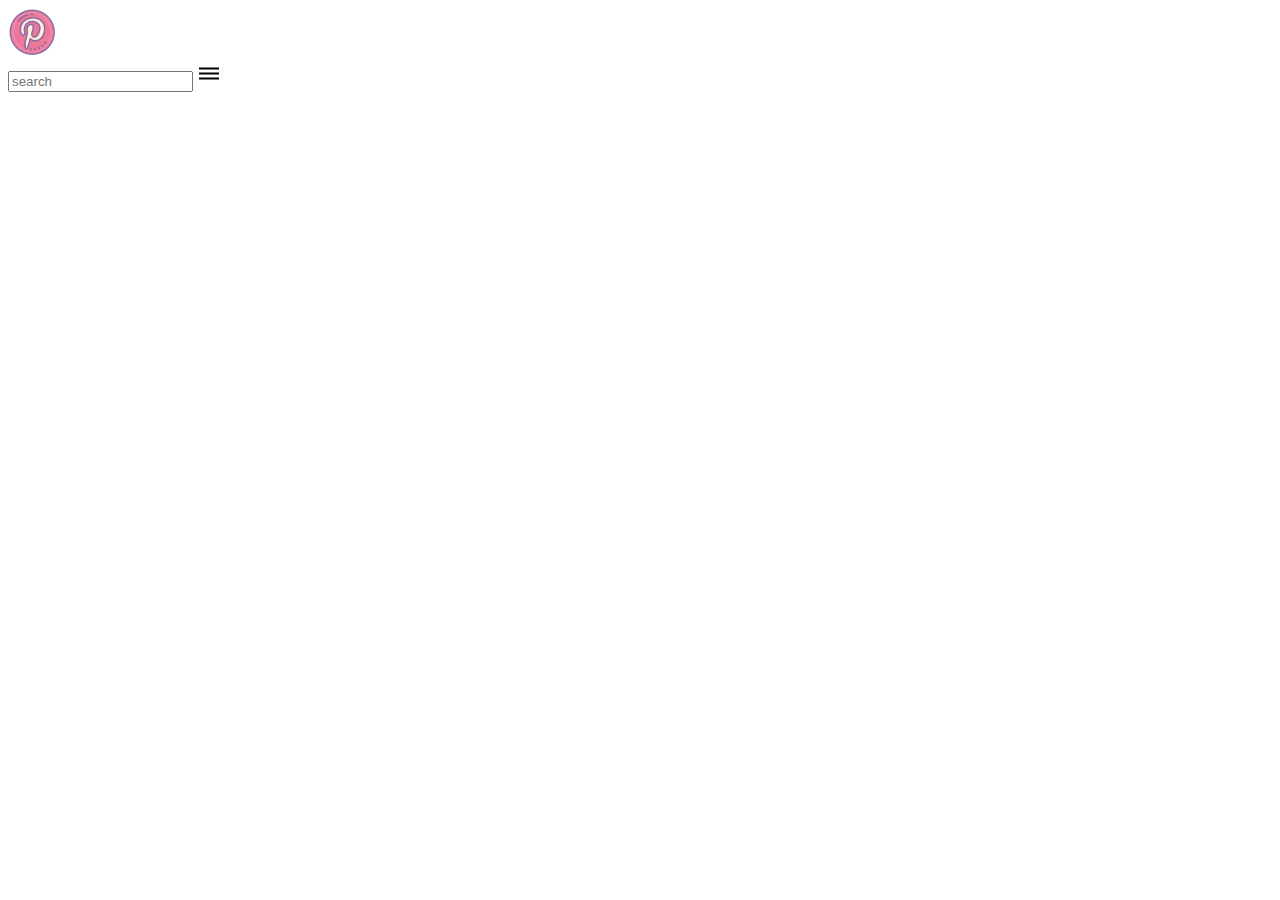
==== pinterest/index.html @ 1dccb809 "pinterest icon" ====
<!DOCTYPE html>
<html lang="en">
<head>
    <meta charset="UTF-8">
    <meta name="viewport" content="width=device-width, initial-scale=1.0">
    <meta http-equiv="X-UA-Compatible" content="ie=edge">
    <title>Pinterest</title>
</head>

<body>
    <div class="header">
        <img src="img/pint.png" alt="">
    <div class="searchBox">
        <span class="icon"><i class="pinterestSearch"> </i></span>
        <input type="search" id="search" placeholder="search">
        <svg xmlns="http://www.w3.org/2000/svg" height="24" viewBox="0 0 24 24" width="24"><path d="M2 15.5v2h20v-2H2zm0-5v2h20v-2H2zm0-5v2h20v-2H2z"/><path d="M0 0h24v24H0z" fill="none"/></svg>
    </div>
</div>
</body>
</html>
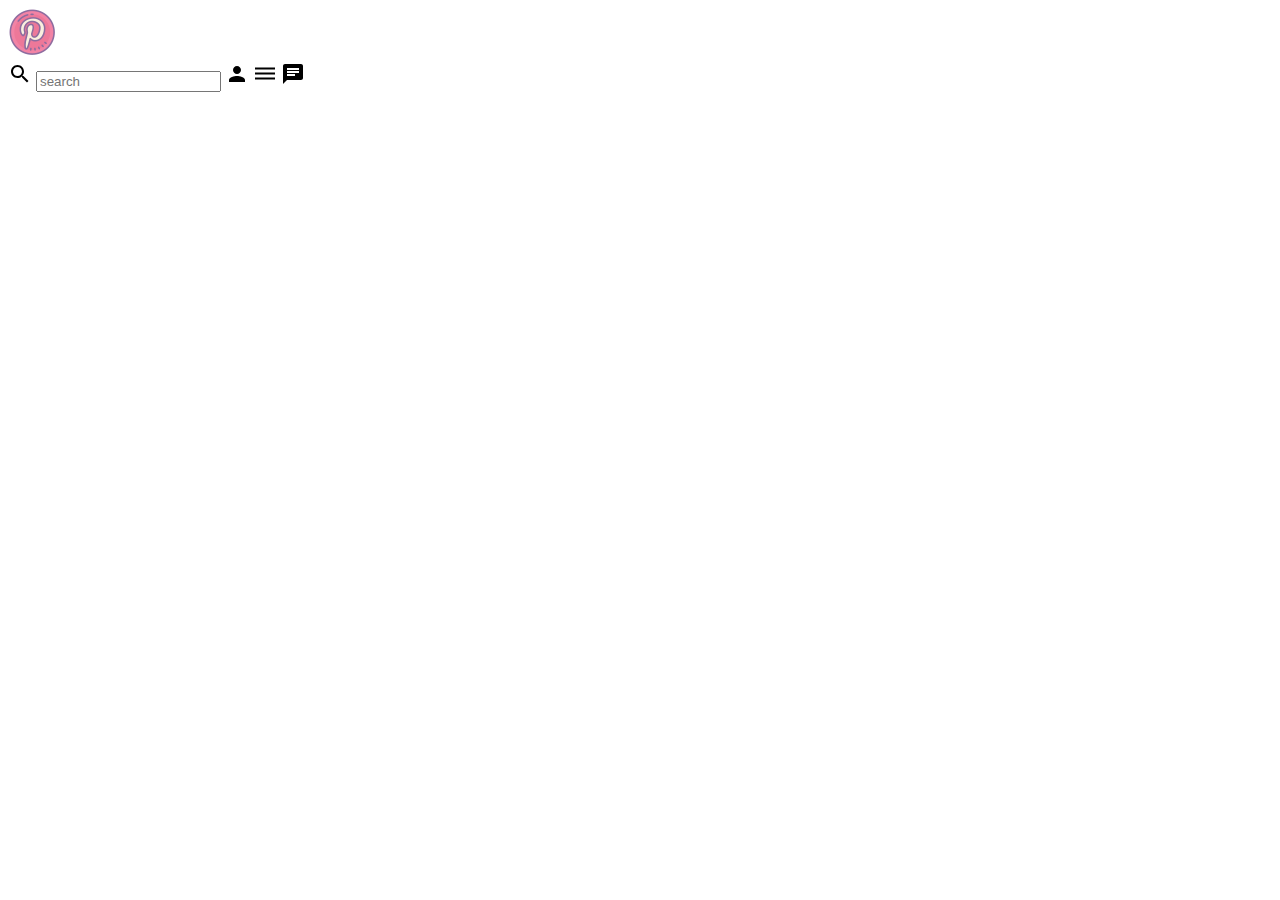
==== commit a7f84040: "icons head" ====
--- a/pinterest/index.html
+++ b/pinterest/index.html
@@ -11,9 +11,11 @@
     <div class="header">
         <img src="img/pint.png" alt="">
     <div class="searchBox">
-        <span class="icon"><i class="pinterestSearch"> </i></span>
+        <span class="icon"> <svg xmlns="http://www.w3.org/2000/svg" height="24" viewBox="0 0 24 24" width="24"><path d="M15.5 14h-.79l-.28-.27C15.41 12.59 16 11.11 16 9.5 16 5.91 13.09 3 9.5 3S3 5.91 3 9.5 5.91 16 9.5 16c1.61 0 3.09-.59 4.23-1.57l.27.28v.79l5 4.99L20.49 19l-4.99-5zm-6 0C7.01 14 5 11.99 5 9.5S7.01 5 9.5 5 14 7.01 14 9.5 11.99 14 9.5 14z"/><path d="M0 0h24v24H0z" fill="none"/></svg>
         <input type="search" id="search" placeholder="search">
+        <svg xmlns="http://www.w3.org/2000/svg" height="24" viewBox="0 0 24 24" width="24"><path d="M12 12c2.21 0 4-1.79 4-4s-1.79-4-4-4-4 1.79-4 4 1.79 4 4 4zm0 2c-2.67 0-8 1.34-8 4v2h16v-2c0-2.66-5.33-4-8-4z"/><path d="M0 0h24v24H0z" fill="none"/></svg>
         <svg xmlns="http://www.w3.org/2000/svg" height="24" viewBox="0 0 24 24" width="24"><path d="M2 15.5v2h20v-2H2zm0-5v2h20v-2H2zm0-5v2h20v-2H2z"/><path d="M0 0h24v24H0z" fill="none"/></svg>
+        <svg xmlns="http://www.w3.org/2000/svg" height="24" viewBox="0 0 24 24" width="24"><path d="M20 2H4c-1.1 0-1.99.9-1.99 2L2 22l4-4h14c1.1 0 2-.9 2-2V4c0-1.1-.9-2-2-2zM6 9h12v2H6V9zm8 5H6v-2h8v2zm4-6H6V6h12v2z"/><path d="M0 0h24v24H0z" fill="none"/></svg>   
     </div>
 </div>
 </body>
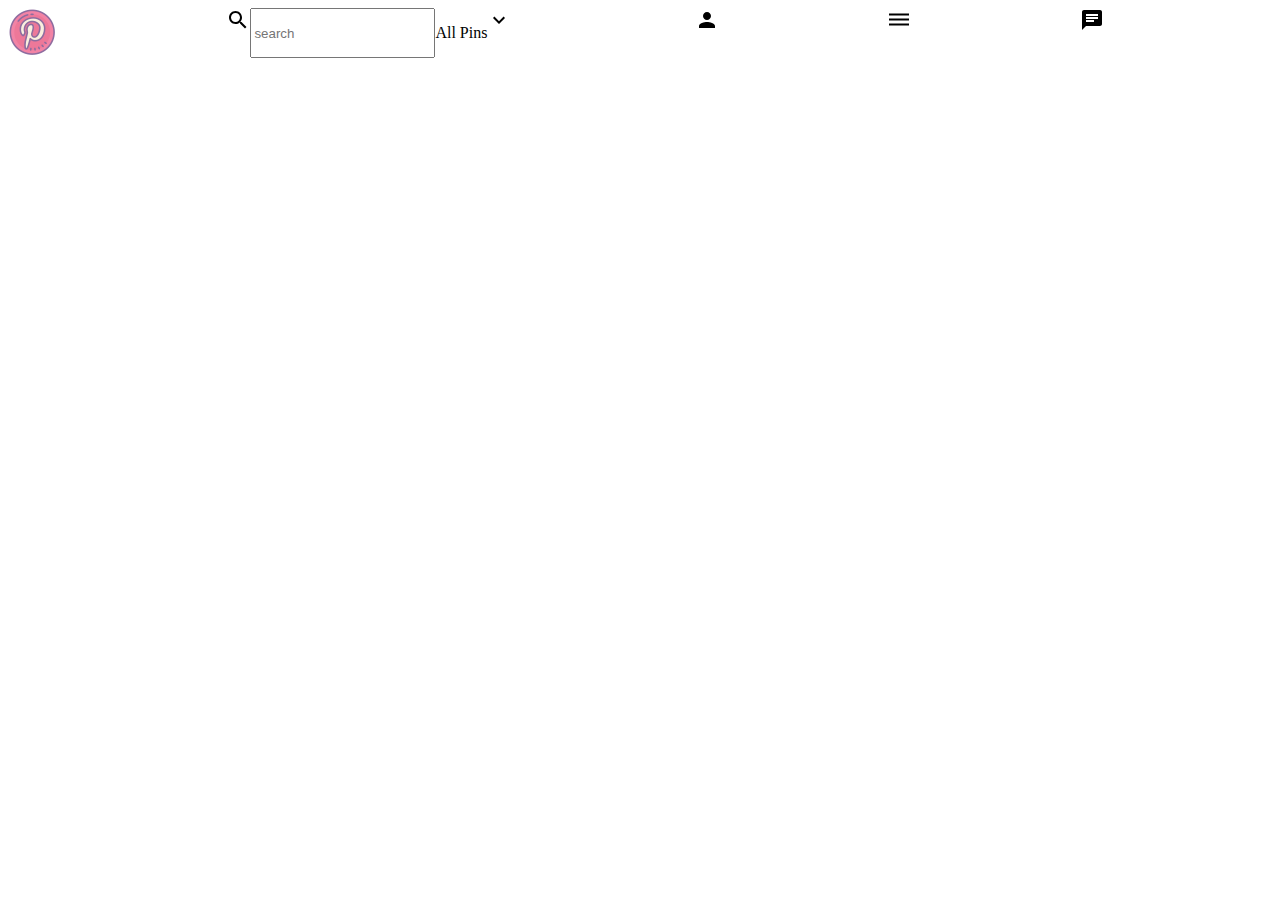
==== commit 3d9d4c7c: "fixes" ====
--- a/pinterest/index.html
+++ b/pinterest/index.html
@@ -5,18 +5,21 @@
     <meta name="viewport" content="width=device-width, initial-scale=1.0">
     <meta http-equiv="X-UA-Compatible" content="ie=edge">
     <title>Pinterest</title>
+    <link rel="stylesheet" href="style.css">
 </head>
 
 <body>
-    <div class="header">
-        <img src="img/pint.png" alt="">
-    <div class="searchBox">
-        <span class="icon"> <svg xmlns="http://www.w3.org/2000/svg" height="24" viewBox="0 0 24 24" width="24"><path d="M15.5 14h-.79l-.28-.27C15.41 12.59 16 11.11 16 9.5 16 5.91 13.09 3 9.5 3S3 5.91 3 9.5 5.91 16 9.5 16c1.61 0 3.09-.59 4.23-1.57l.27.28v.79l5 4.99L20.49 19l-4.99-5zm-6 0C7.01 14 5 11.99 5 9.5S7.01 5 9.5 5 14 7.01 14 9.5 11.99 14 9.5 14z"/><path d="M0 0h24v24H0z" fill="none"/></svg>
-        <input type="search" id="search" placeholder="search">
+    <div class="header"> 
+        <img src="img/pint.png" alt="" />
+        <div class="searchBox">
+            <svg xmlns="http://www.w3.org/2000/svg" height="24" viewBox="0 0 24 24" width="24"><path d="M15.5 14h-.79l-.28-.27C15.41 12.59 16 11.11 16 9.5 16 5.91 13.09 3 9.5 3S3 5.91 3 9.5 5.91 16 9.5 16c1.61 0 3.09-.59 4.23-1.57l.27.28v.79l5 4.99L20.49 19l-4.99-5zm-6 0C7.01 14 5 11.99 5 9.5S7.01 5 9.5 5 14 7.01 14 9.5 11.99 14 9.5 14z"/><path d="M0 0h24v24H0z" fill="none"/></svg>
+            <input type="search" id="search" placeholder="search"> 
+            <p>All Pins</p>
+            <svg xmlns="http://www.w3.org/2000/svg" height="24" viewBox="0 0 24 24" width="24"><path d="M7.41 8.59L12 13.17l4.59-4.58L18 10l-6 6-6-6 1.41-1.41z"/><path d="M0 0h24v24H0V0z" fill="none"/></svg>
+        </div>
         <svg xmlns="http://www.w3.org/2000/svg" height="24" viewBox="0 0 24 24" width="24"><path d="M12 12c2.21 0 4-1.79 4-4s-1.79-4-4-4-4 1.79-4 4 1.79 4 4 4zm0 2c-2.67 0-8 1.34-8 4v2h16v-2c0-2.66-5.33-4-8-4z"/><path d="M0 0h24v24H0z" fill="none"/></svg>
         <svg xmlns="http://www.w3.org/2000/svg" height="24" viewBox="0 0 24 24" width="24"><path d="M2 15.5v2h20v-2H2zm0-5v2h20v-2H2zm0-5v2h20v-2H2z"/><path d="M0 0h24v24H0z" fill="none"/></svg>
         <svg xmlns="http://www.w3.org/2000/svg" height="24" viewBox="0 0 24 24" width="24"><path d="M20 2H4c-1.1 0-1.99.9-1.99 2L2 22l4-4h14c1.1 0 2-.9 2-2V4c0-1.1-.9-2-2-2zM6 9h12v2H6V9zm8 5H6v-2h8v2zm4-6H6V6h12v2z"/><path d="M0 0h24v24H0z" fill="none"/></svg>   
     </div>
-</div>
 </body>
 </html>--- a/pinterest/style.css
+++ b/pinterest/style.css
@@ -0,0 +1,17 @@
+  .header {
+      display: grid;
+      grid-auto-flow: column;
+  }
+
+  .searchBox{
+    width: 300px;
+    vertical-align: middle;
+    white-space: nowrap;
+    position: relative; 
+    display: flex;
+    
+  }
+
+  .icon {
+      
+  }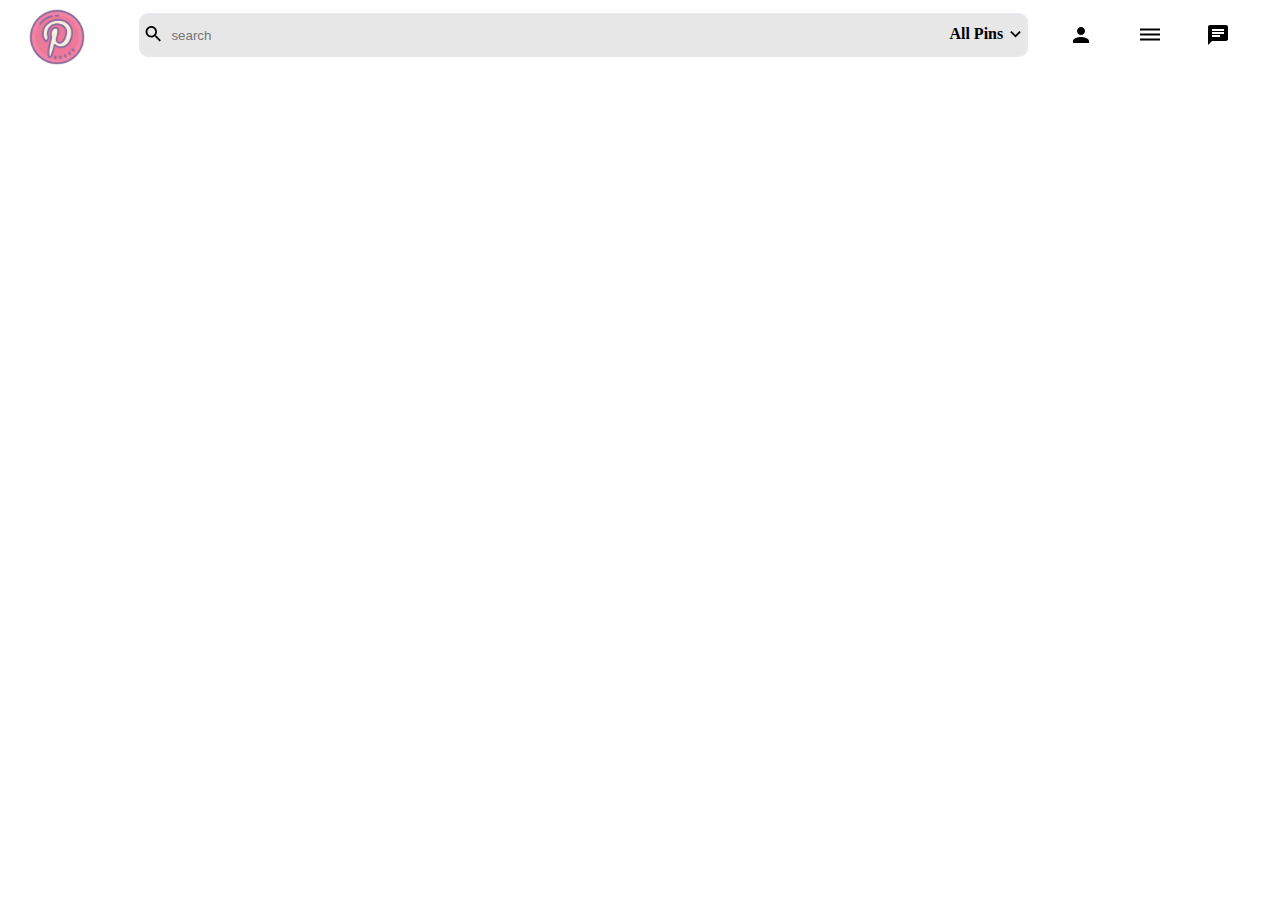
==== commit 8b14b994: "barra ordenada" ====
--- a/pinterest/index.html
+++ b/pinterest/index.html
@@ -17,9 +17,11 @@
             <p>All Pins</p>
             <svg xmlns="http://www.w3.org/2000/svg" height="24" viewBox="0 0 24 24" width="24"><path d="M7.41 8.59L12 13.17l4.59-4.58L18 10l-6 6-6-6 1.41-1.41z"/><path d="M0 0h24v24H0V0z" fill="none"/></svg>
         </div>
-        <svg xmlns="http://www.w3.org/2000/svg" height="24" viewBox="0 0 24 24" width="24"><path d="M12 12c2.21 0 4-1.79 4-4s-1.79-4-4-4-4 1.79-4 4 1.79 4 4 4zm0 2c-2.67 0-8 1.34-8 4v2h16v-2c0-2.66-5.33-4-8-4z"/><path d="M0 0h24v24H0z" fill="none"/></svg>
-        <svg xmlns="http://www.w3.org/2000/svg" height="24" viewBox="0 0 24 24" width="24"><path d="M2 15.5v2h20v-2H2zm0-5v2h20v-2H2zm0-5v2h20v-2H2z"/><path d="M0 0h24v24H0z" fill="none"/></svg>
-        <svg xmlns="http://www.w3.org/2000/svg" height="24" viewBox="0 0 24 24" width="24"><path d="M20 2H4c-1.1 0-1.99.9-1.99 2L2 22l4-4h14c1.1 0 2-.9 2-2V4c0-1.1-.9-2-2-2zM6 9h12v2H6V9zm8 5H6v-2h8v2zm4-6H6V6h12v2z"/><path d="M0 0h24v24H0z" fill="none"/></svg>   
+        <div class="icons">
+            <svg xmlns="http://www.w3.org/2000/svg" height="24" viewBox="0 0 24 24" width="24"><path d="M12 12c2.21 0 4-1.79 4-4s-1.79-4-4-4-4 1.79-4 4 1.79 4 4 4zm0 2c-2.67 0-8 1.34-8 4v2h16v-2c0-2.66-5.33-4-8-4z"/><path d="M0 0h24v24H0z" fill="none"/></svg>
+            <svg xmlns="http://www.w3.org/2000/svg" height="24" viewBox="0 0 24 24" width="24"><path d="M2 15.5v2h20v-2H2zm0-5v2h20v-2H2zm0-5v2h20v-2H2z"/><path d="M0 0h24v24H0z" fill="none"/></svg>
+            <svg xmlns="http://www.w3.org/2000/svg" height="24" viewBox="0 0 24 24" width="24"><path d="M20 2H4c-1.1 0-1.99.9-1.99 2L2 22l4-4h14c1.1 0 2-.9 2-2V4c0-1.1-.9-2-2-2zM6 9h12v2H6V9zm8 5H    6v-2h8v2zm4-6H6V6h12v2z"/><path d="M0 0h24v24H0z" fill="none"/></svg>   
+        </div>
     </div>
 </body>
 </html>--- a/pinterest/style.css
+++ b/pinterest/style.css
@@ -1,17 +1,50 @@
   .header {
       display: grid;
-      grid-auto-flow: column;
-  }
+      grid-template-columns: 10% 1fr 20%;
+     }
 
   .searchBox{
-    width: 300px;
+    width: 100%;
+    height: 40px;
     vertical-align: middle;
     white-space: nowrap;
-    position: relative; 
+    margin: 5px;
     display: flex;
+    background-color: rgb(231, 231, 231);
+    border-radius: 9px 9px 9px 9px;
+    -moz-border-radius: 9px 9px 9px 9px;
+    -webkit-border-radius: 9px 9px 9px 9px;
+    border: 2px solid #e7e9ec;
     
   }
+ input {
+     width: 100%;
+     border-style: none;
+     outline: none;
+     background-color: rgb(231, 231, 231);
+     border-radius: 9px 9px 9px 9px;
+    -moz-border-radius: 9px 9px 9px 9px;
+    -webkit-border-radius: 9px 9px 9px 9px;
+    margin: 5px;
+ }
 
-  .icon {
-      
-  }+ .icons {
+     display: flex;
+     justify-content: space-evenly;
+     padding-left: 6px;
+     padding-top: 8px;
+    
+ }
+p {
+    margin-top: 10px;
+    font-weight: bold;
+}
+ svg {
+    margin-left: 2px;
+    margin-top: 7px;
+ }
+
+ img {
+     padding-left: 20px;
+     width: 60px;
+ }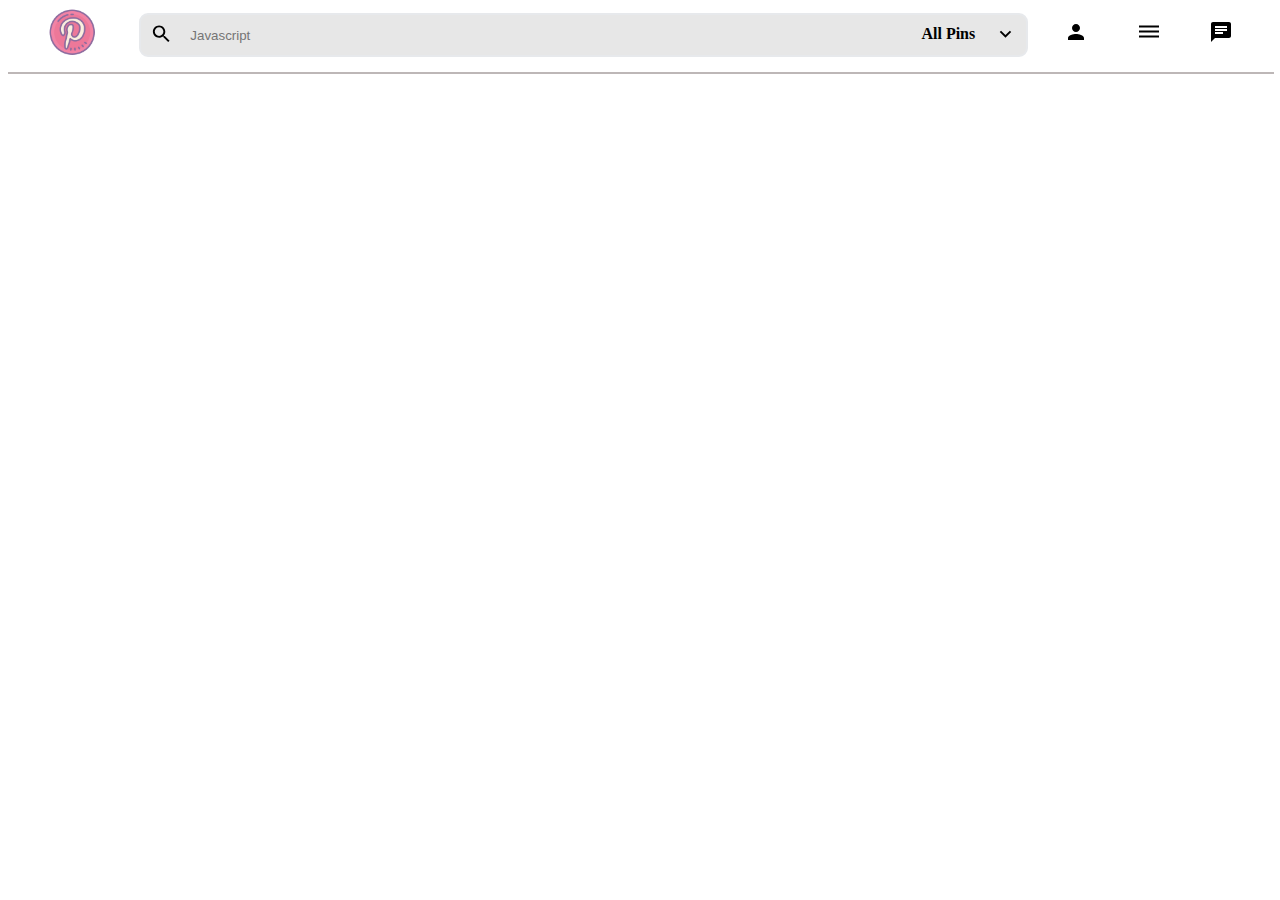
==== commit 92c9669b: "header listo" ====
--- a/pinterest/index.html
+++ b/pinterest/index.html
@@ -13,7 +13,7 @@
         <img src="img/pint.png" alt="" />
         <div class="searchBox">
             <svg xmlns="http://www.w3.org/2000/svg" height="24" viewBox="0 0 24 24" width="24"><path d="M15.5 14h-.79l-.28-.27C15.41 12.59 16 11.11 16 9.5 16 5.91 13.09 3 9.5 3S3 5.91 3 9.5 5.91 16 9.5 16c1.61 0 3.09-.59 4.23-1.57l.27.28v.79l5 4.99L20.49 19l-4.99-5zm-6 0C7.01 14 5 11.99 5 9.5S7.01 5 9.5 5 14 7.01 14 9.5 11.99 14 9.5 14z"/><path d="M0 0h24v24H0z" fill="none"/></svg>
-            <input type="search" id="search" placeholder="search"> 
+            <input type="search" id="search" placeholder="Javascript"> 
             <p>All Pins</p>
             <svg xmlns="http://www.w3.org/2000/svg" height="24" viewBox="0 0 24 24" width="24"><path d="M7.41 8.59L12 13.17l4.59-4.58L18 10l-6 6-6-6 1.41-1.41z"/><path d="M0 0h24v24H0V0z" fill="none"/></svg>
         </div>
@@ -23,5 +23,6 @@
             <svg xmlns="http://www.w3.org/2000/svg" height="24" viewBox="0 0 24 24" width="24"><path d="M20 2H4c-1.1 0-1.99.9-1.99 2L2 22l4-4h14c1.1 0 2-.9 2-2V4c0-1.1-.9-2-2-2zM6 9h12v2H6V9zm8 5H    6v-2h8v2zm4-6H6V6h12v2z"/><path d="M0 0h24v24H0z" fill="none"/></svg>   
         </div>
     </div>
+    <div class="line"></div>
 </body>
 </html>--- a/pinterest/style.css
+++ b/pinterest/style.css
@@ -1,6 +1,7 @@
   .header {
       display: grid;
       grid-template-columns: 10% 1fr 20%;
+
      }
 
   .searchBox{
@@ -15,10 +16,12 @@
     -moz-border-radius: 9px 9px 9px 9px;
     -webkit-border-radius: 9px 9px 9px 9px;
     border: 2px solid #e7e9ec;
+
+    
     
   }
  input {
-     width: 100%;
+     width: 85%;
      border-style: none;
      outline: none;
      background-color: rgb(231, 231, 231);
@@ -26,25 +29,36 @@
     -moz-border-radius: 9px 9px 9px 9px;
     -webkit-border-radius: 9px 9px 9px 9px;
     margin: 5px;
+    padding-left: 3px;
  }
 
  .icons {
      display: flex;
      justify-content: space-evenly;
      padding-left: 6px;
-     padding-top: 8px;
+     padding-top: 5px;
     
  }
 p {
     margin-top: 10px;
+    padding-left: 10px;
+    padding-right: 10px;
     font-weight: bold;
+    font-family: serif;
 }
  svg {
-    margin-left: 2px;
+    margin-right: 9px;
     margin-top: 7px;
+    margin-left: 9px;
  }
 
  img {
-     padding-left: 20px;
-     width: 60px;
+     padding-left: 40px;
+     width: 50px;
+ }
+
+ .line {
+     border: rgb(189, 183, 183) 0.5px solid;
+     width: 100%;
+     margin-top: 10px;
  }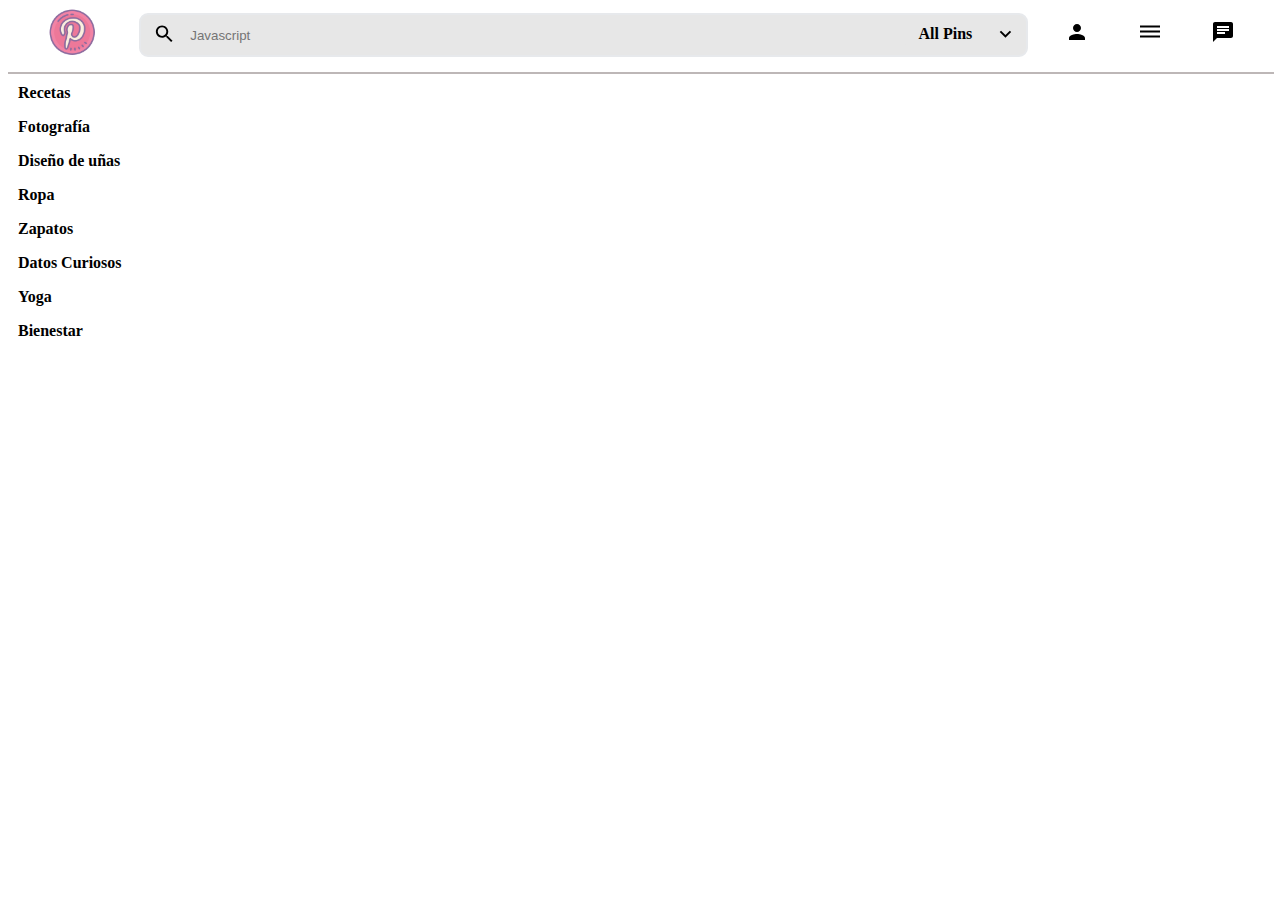
==== commit 6cb76039: "imagenes para el contenido" ====
--- a/pinterest/index.html
+++ b/pinterest/index.html
@@ -24,5 +24,31 @@
         </div>
     </div>
     <div class="line"></div>
+    <div class="topics">
+        <div>
+            <p>Recetas</p>
+        </div>
+        <div>
+            <p>Fotografía</p>
+        </div>
+        <div>
+            <p>Diseño de uñas</p>
+        </div>
+        <div>
+            <p>Ropa</p>
+        </div>
+        <div>
+            <p>Zapatos</p>
+        </div>
+        <div>
+            <p>Datos Curiosos</p>
+        </div>
+        <div>
+            <p>Yoga</p>
+        </div>
+        <div>
+            <p>Bienestar</p>
+        </div>
+    </div>
 </body>
 </html>--- a/pinterest/style.css
+++ b/pinterest/style.css
@@ -28,8 +28,8 @@
      border-radius: 9px 9px 9px 9px;
     -moz-border-radius: 9px 9px 9px 9px;
     -webkit-border-radius: 9px 9px 9px 9px;
-    margin: 5px;
-    padding-left: 3px;
+    margin: 3px;
+
  }
 
  .icons {
@@ -44,12 +44,12 @@
     padding-left: 10px;
     padding-right: 10px;
     font-weight: bold;
-    font-family: serif;
+    font-family: 'Times New Roman', Times, serif;
 }
  svg {
     margin-right: 9px;
     margin-top: 7px;
-    margin-left: 9px;
+    margin-left: 12px;
  }
 
  img {
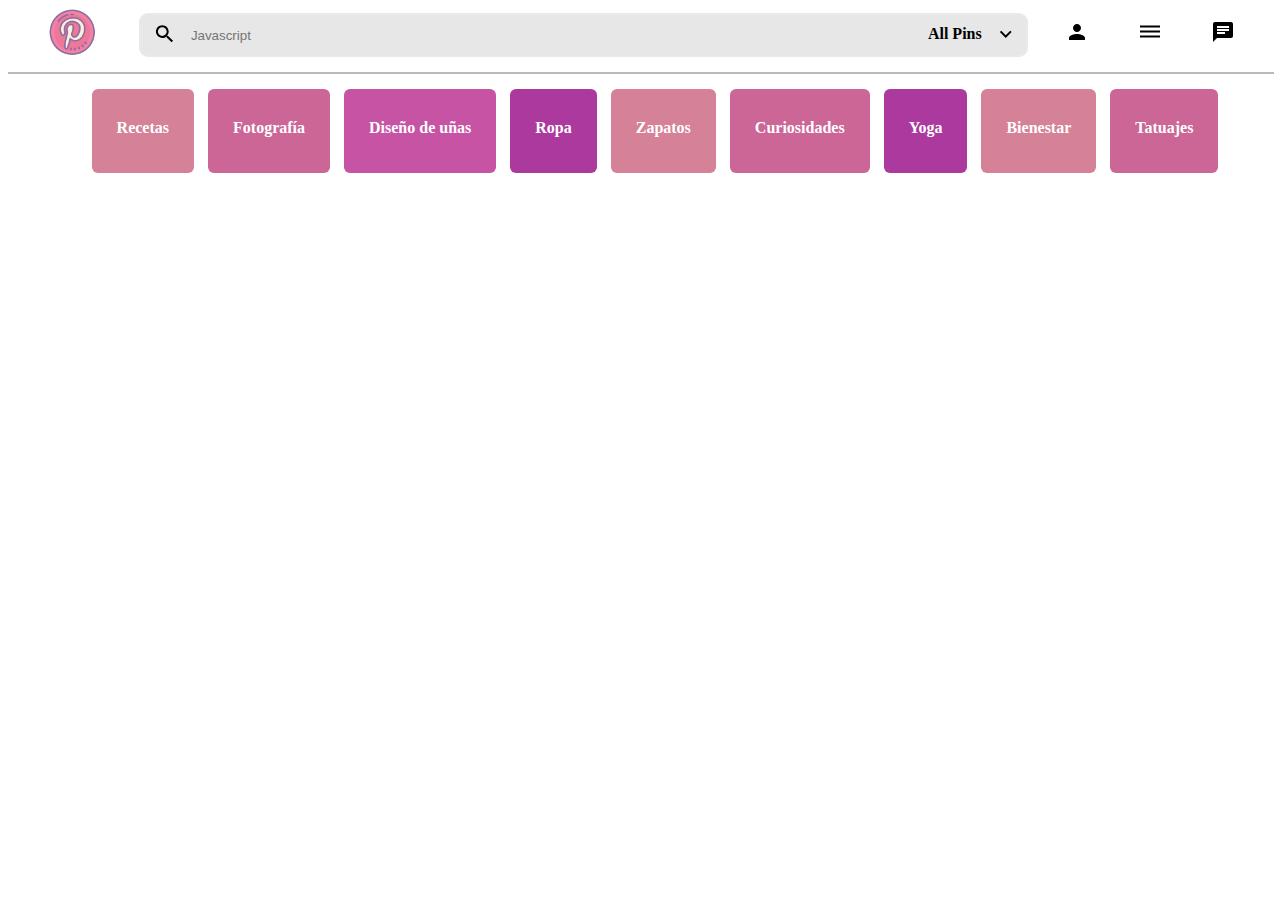
==== commit 2b880482: "topics done" ====
--- a/pinterest/index.html
+++ b/pinterest/index.html
@@ -25,29 +25,32 @@
     </div>
     <div class="line"></div>
     <div class="topics">
-        <div>
+        <div class="text" id="recetas">
             <p>Recetas</p>
         </div>
-        <div>
+        <div  class="text" id="photo">
             <p>Fotografía</p>
         </div>
-        <div>
+        <div class="text"  id="nails">
             <p>Diseño de uñas</p>
         </div>
-        <div>
+        <div class="text"  id="clothes">
             <p>Ropa</p>
         </div>
-        <div>
+        <div class="text" id="shoes">
             <p>Zapatos</p>
         </div>
-        <div>
-            <p>Datos Curiosos</p>
+        <div class="text"  id="tips">
+            <p>Curiosidades</p>
         </div>
-        <div>
+        <div class="text" id="yoga">
             <p>Yoga</p>
         </div>
-        <div>
+        <div class="text"  id="health">
             <p>Bienestar</p>
+        </div>
+        <div class="text"  id="tattoos">
+            <p>Tatuajes</p>
         </div>
     </div>
 </body>
--- a/pinterest/style.css
+++ b/pinterest/style.css
@@ -40,11 +40,9 @@
     
  }
 p {
-    margin-top: 10px;
-    padding-left: 10px;
-    padding-right: 10px;
     font-weight: bold;
     font-family: 'Times New Roman', Times, serif;
+    margin-top: 10px;
 }
  svg {
     margin-right: 9px;
@@ -61,4 +59,60 @@
      border: rgb(189, 183, 183) 0.5px solid;
      width: 100%;
      margin-top: 10px;
- }+ }
+
+ .topics {
+ 
+    margin: 15px;
+    width: 100%;
+    display: inline-block;
+    text-align: center!important;
+    display: inline-block;
+ }
+
+ 
+
+ .text {
+     place-self: center;
+     border-radius: 4px 4px 4px 4px;
+    -moz-border-radius: 4px 4px 4px 4px;
+    -webkit-border-radius: 4px 4px 4px 4px;
+    border: 0px solid #000000;
+    padding: 20px 25px;
+    font-weight: 700;display: inline-block;
+    margin: 0 5px;
+    border-radius: 6px;
+    color: white;
+    
+ }
+
+ #photo {
+    background-color: #CC6697;
+ }
+
+ #recetas {
+    background-color: #D58197;
+ }
+ #nails {
+     background-color: #C653A3;
+ }
+ #clothes {
+    background-color: #AC399D
+}
+#shoes {
+    background-color: #D58197;
+}
+
+#tips {
+    background-color: #CC6697;
+}
+
+#yoga {
+    background-color: #AC399D;
+}
+#health {
+    background-color: #D58197;
+}
+#tattoos {
+    background-color: #CC6697;
+}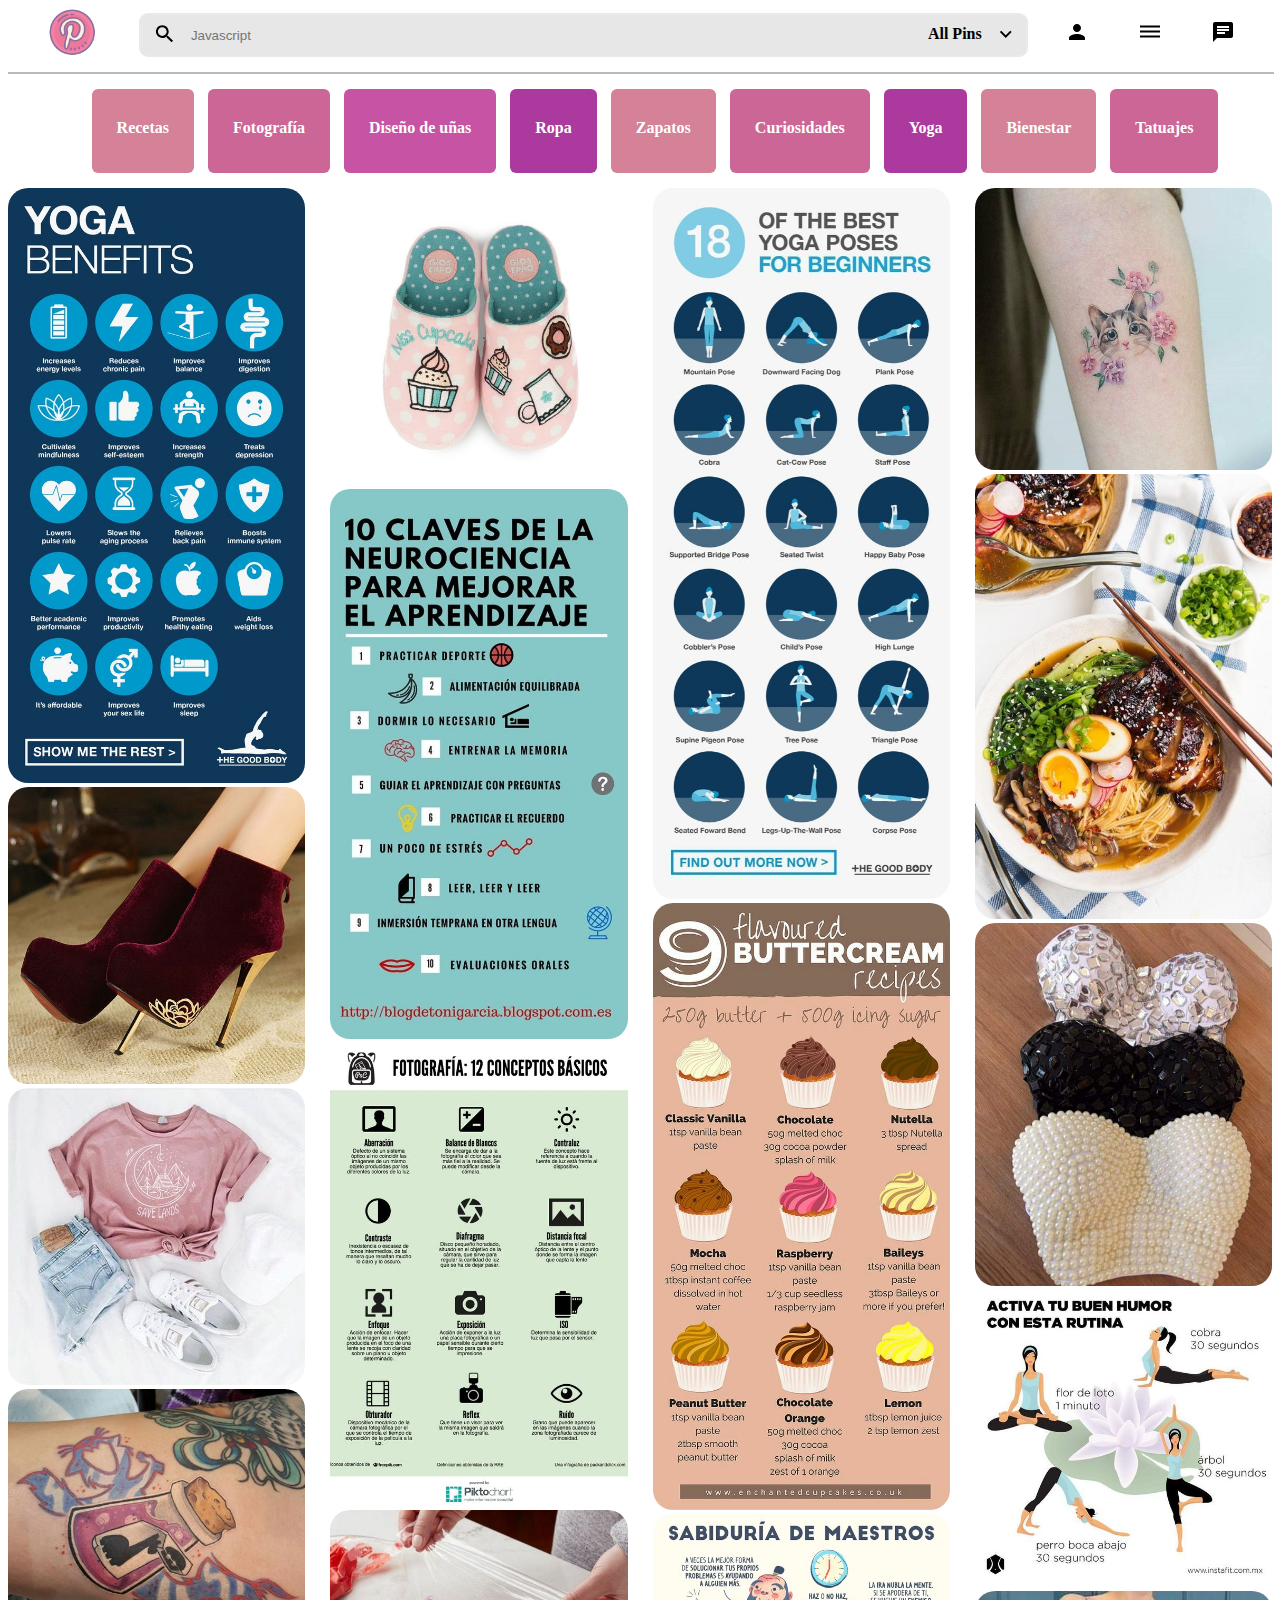
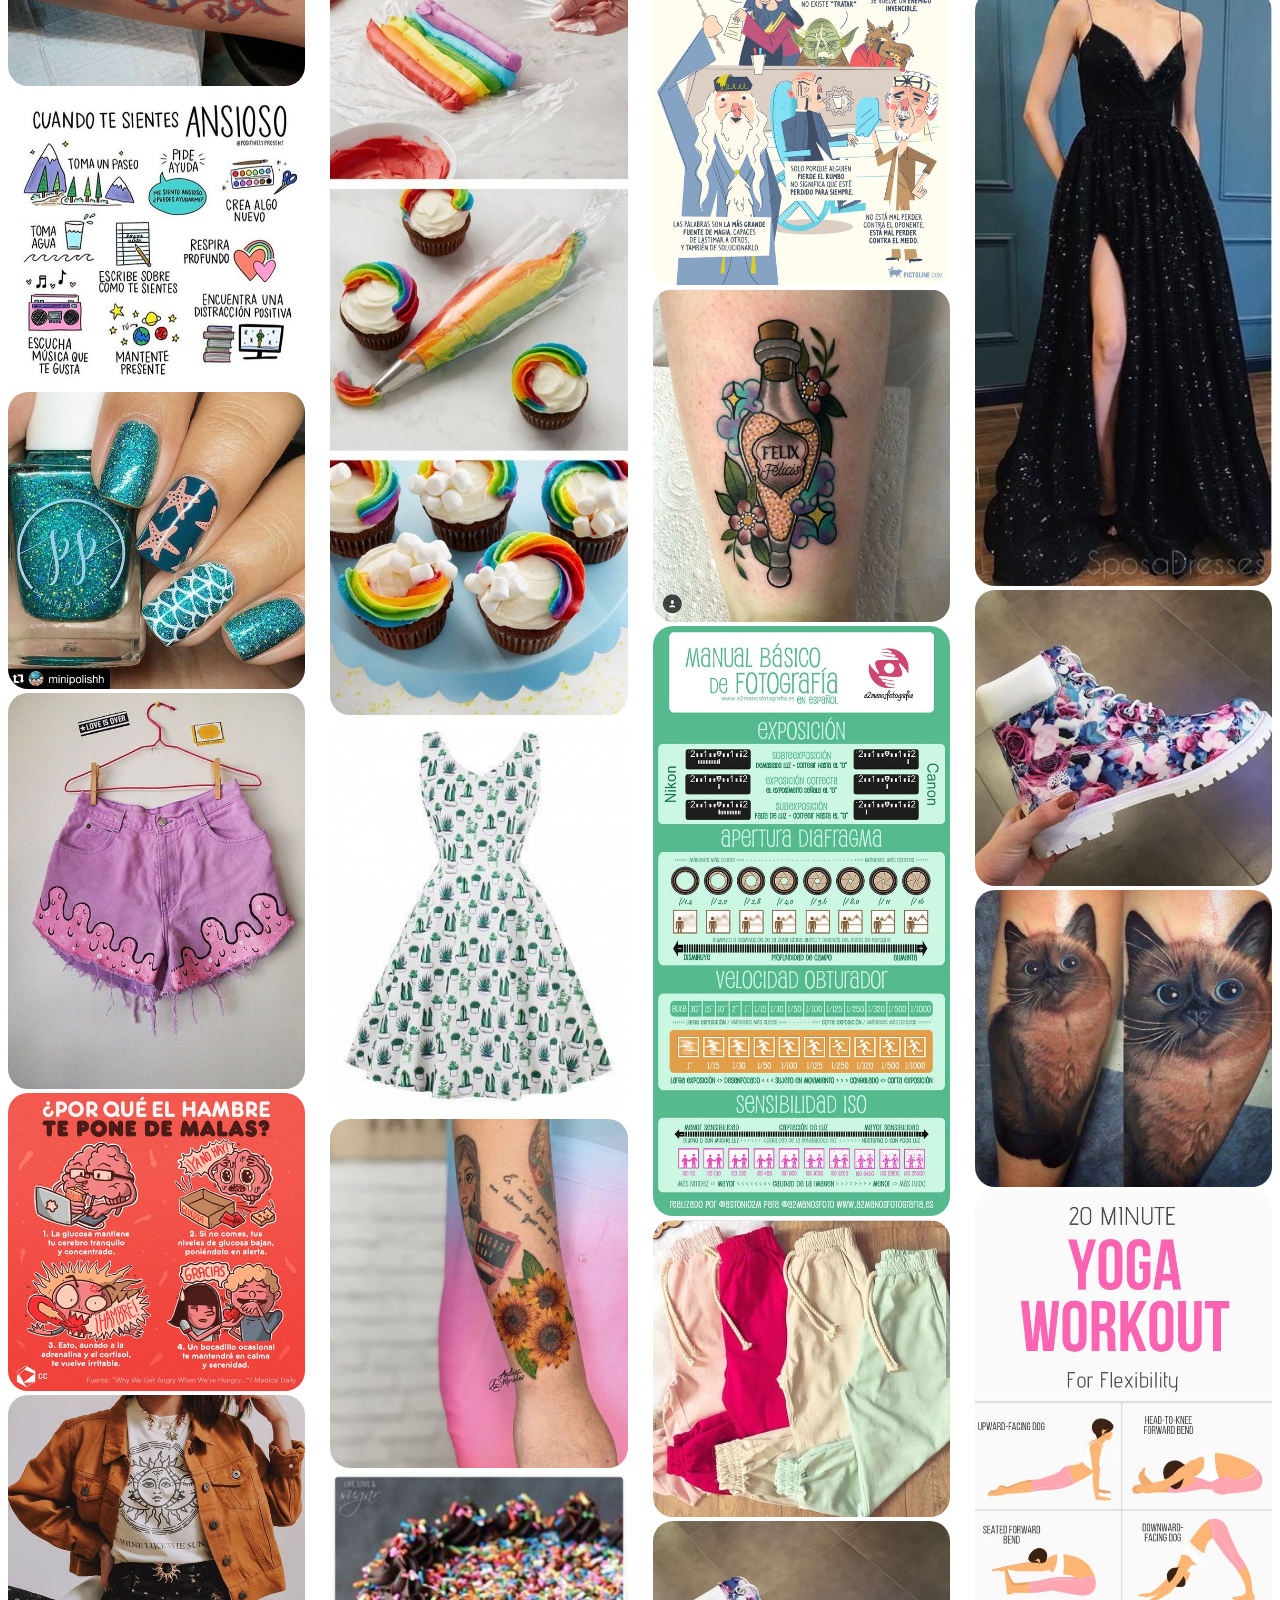
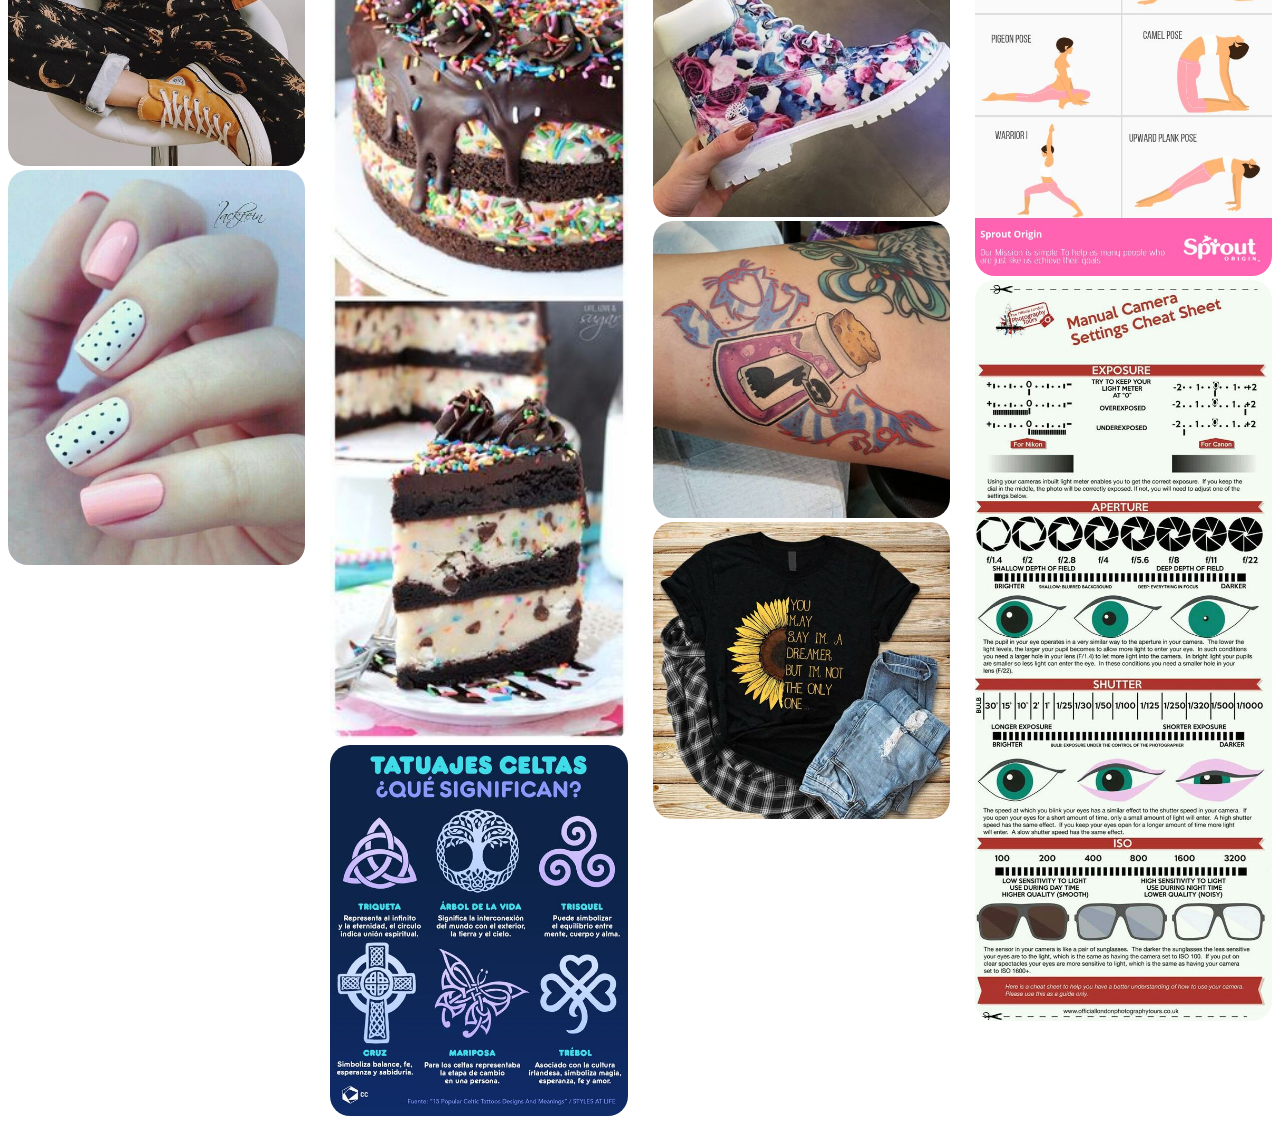
==== commit 26ddad82: "class post" ====
--- a/pinterest/index.html
+++ b/pinterest/index.html
@@ -10,7 +10,7 @@
 
 <body>
     <div class="header"> 
-        <img src="img/pint.png" alt="" />
+        <img id="pint" src="img/pint.png" alt="" />
         <div class="searchBox">
             <svg xmlns="http://www.w3.org/2000/svg" height="24" viewBox="0 0 24 24" width="24"><path d="M15.5 14h-.79l-.28-.27C15.41 12.59 16 11.11 16 9.5 16 5.91 13.09 3 9.5 3S3 5.91 3 9.5 5.91 16 9.5 16c1.61 0 3.09-.59 4.23-1.57l.27.28v.79l5 4.99L20.49 19l-4.99-5zm-6 0C7.01 14 5 11.99 5 9.5S7.01 5 9.5 5 14 7.01 14 9.5 11.99 14 9.5 14z"/><path d="M0 0h24v24H0z" fill="none"/></svg>
             <input type="search" id="search" placeholder="Javascript"> 
@@ -53,5 +53,52 @@
             <p>Tatuajes</p>
         </div>
     </div>
+    <div class="content">
+       <div>
+           <img class="post" src="img/yoga1.jpg" alt="">
+           <img class="post" src="img/zapatos1.jpg" alt="">
+           <img class="post" src="img/ropa7.jpg" alt="">
+           <img class="post" src="img/tatuaje1.jpg" alt="">
+           <img class="post" src="img/mindfullness1.jpg" alt="">
+           <img class="post" src="img/nails1.jpg" alt="">
+           <img class="post" src="img/ropa1.jpg" alt="">
+           <img class="post" src="img/datos1.jpg" alt="">
+           <img class="post" src="img/ropa6.jpg" alt="">
+           <img class="post" src="img/nails2.jpg" alt="">
+       </div>
+       <div>
+        <img class="post" src="img/zapatos3.jpg" alt="">
+        <img class="post" src="img/bienestar2.jpg" alt="">
+        <img class="post" src="img/fotografia1.jpg" alt="">
+        <img class="post" src="img/recipes1.jpg" alt="">
+        <img class="post" src="img/ropa2.jpg" alt="">
+        <img class="post" src="img/tatuaje2.jpg" alt="">
+        <img class="post" src="img/recipes4.jpg" alt="">
+        <img class="post" src="img/tatuaje4.jpg" alt="">
+       </div>
+       <div>
+        
+        <img class="post" src="img/yoga3.jpg" alt="">
+        <img class="post" src="img/recipes3.jpg" alt="">
+        <img class="post" src="img/bienestar3.jpg" alt="">
+        <img class="post" src="img/tatuaje3.jpg" alt="">
+        <img class="post" src="img/fotografia3jpg.jpg" alt="">
+        <img class="post" src="img/ropa5.jpg" alt="">
+        <img class="post" src="img/zapatos2.jpg" alt="">
+        <img class="post" src="img/tatuaje1.jpg" alt="">
+        <img class="post" src="img/ropa3.jpg" alt="">
+       </div>
+       <div>
+        <img class="post" src="img/tatuaje6.jpg" alt="">
+        <img class="post" src="img/recipe6.jpg" alt="">
+        <img class="post" src="img/ropa8.jpg" alt="">
+        <img class="post" src="img/yoga5.jpg" alt="">
+        <img class="post" src="img/ropa9.jpg" alt="">
+        <img class="post" src="img/zapatos2.jpg" alt="">
+        <img class="post" src="img/tatuaje5.jpg" alt="">
+        <img class="post" src="img/yoga2.jpg" alt="">
+        <img class="post" src="img/fotografia2.jpg" alt="">
+       </div>
+    </div>
 </body>
 </html>--- a/pinterest/style.css
+++ b/pinterest/style.css
@@ -50,7 +50,7 @@
     margin-left: 12px;
  }
 
- img {
+ #pint {
      padding-left: 40px;
      width: 50px;
  }
@@ -115,4 +115,17 @@
 }
 #tattoos {
     background-color: #CC6697;
+}
+
+.content {
+    display: grid;
+    grid-template-columns: repeat(4, 1fr);
+    grid-gap: 25px;
+
+}
+
+.post{
+    width: 100%;
+    border-radius: 20px;
+
 }